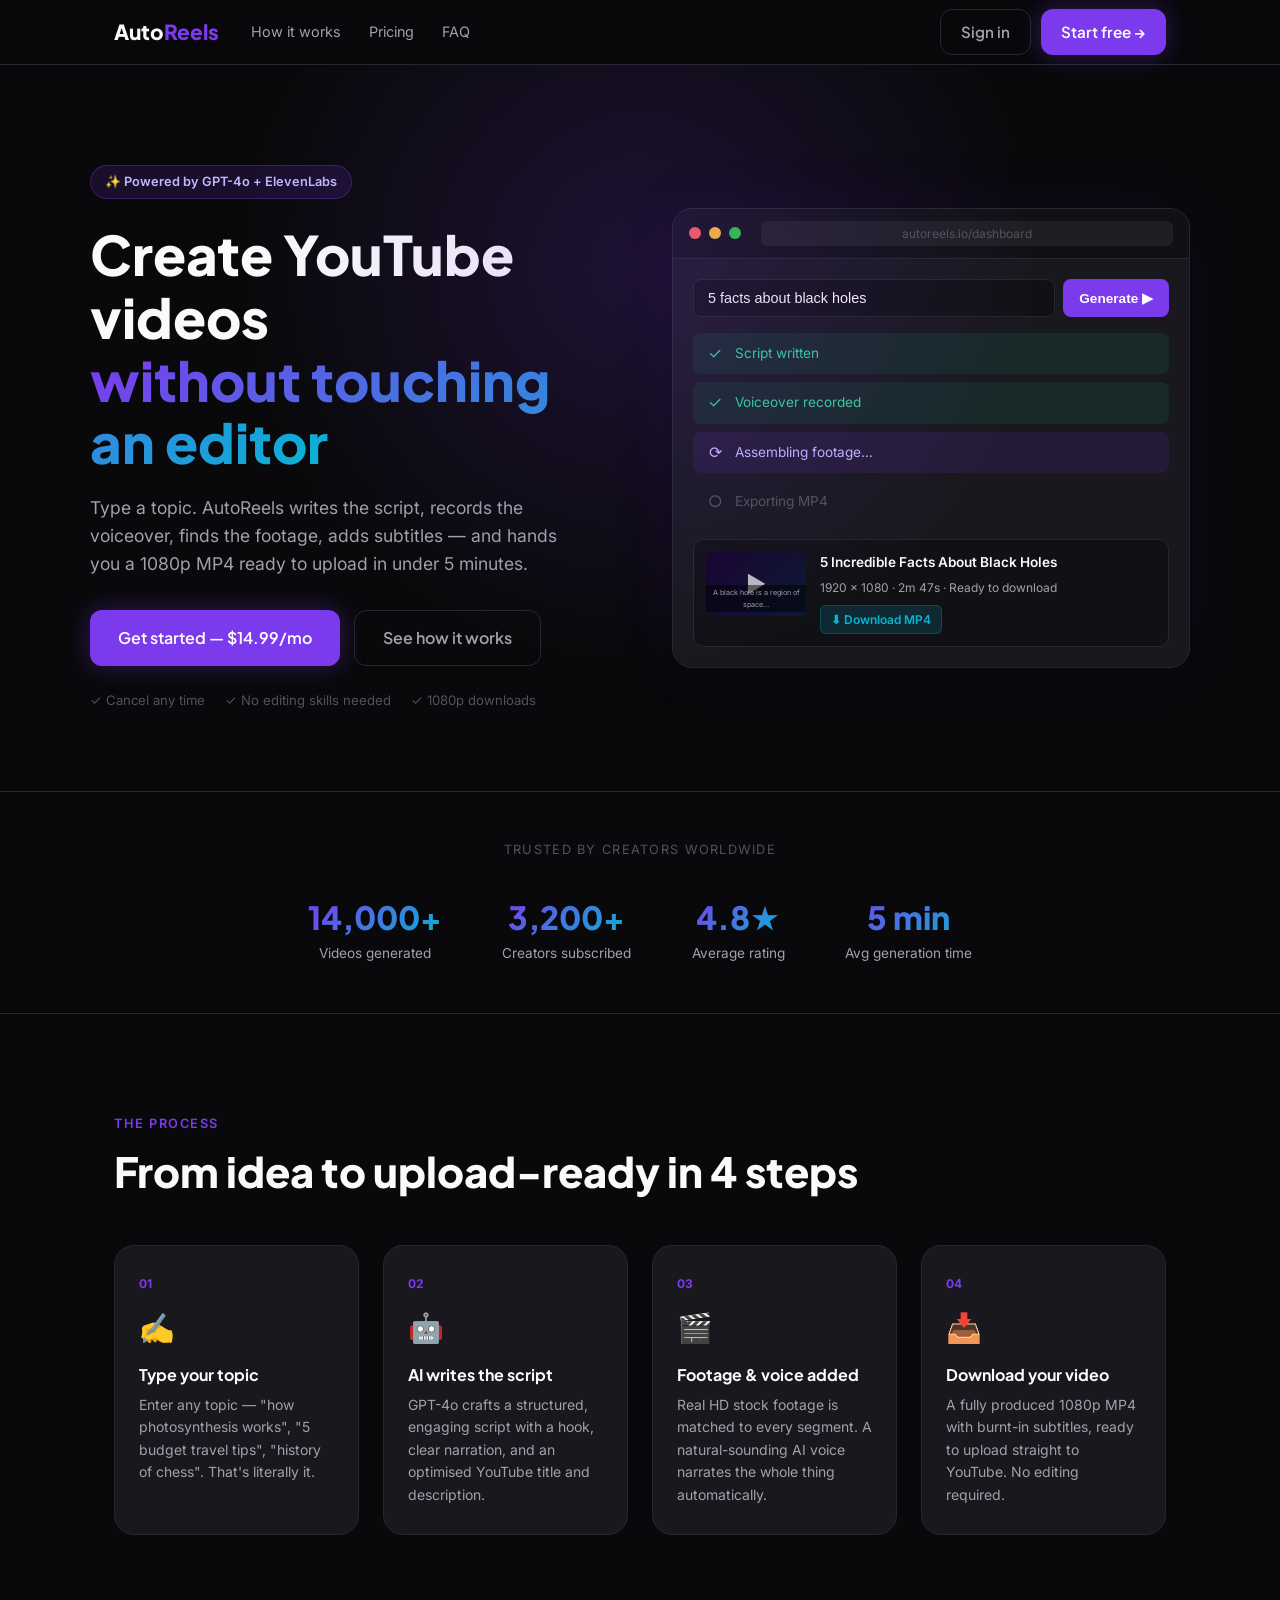
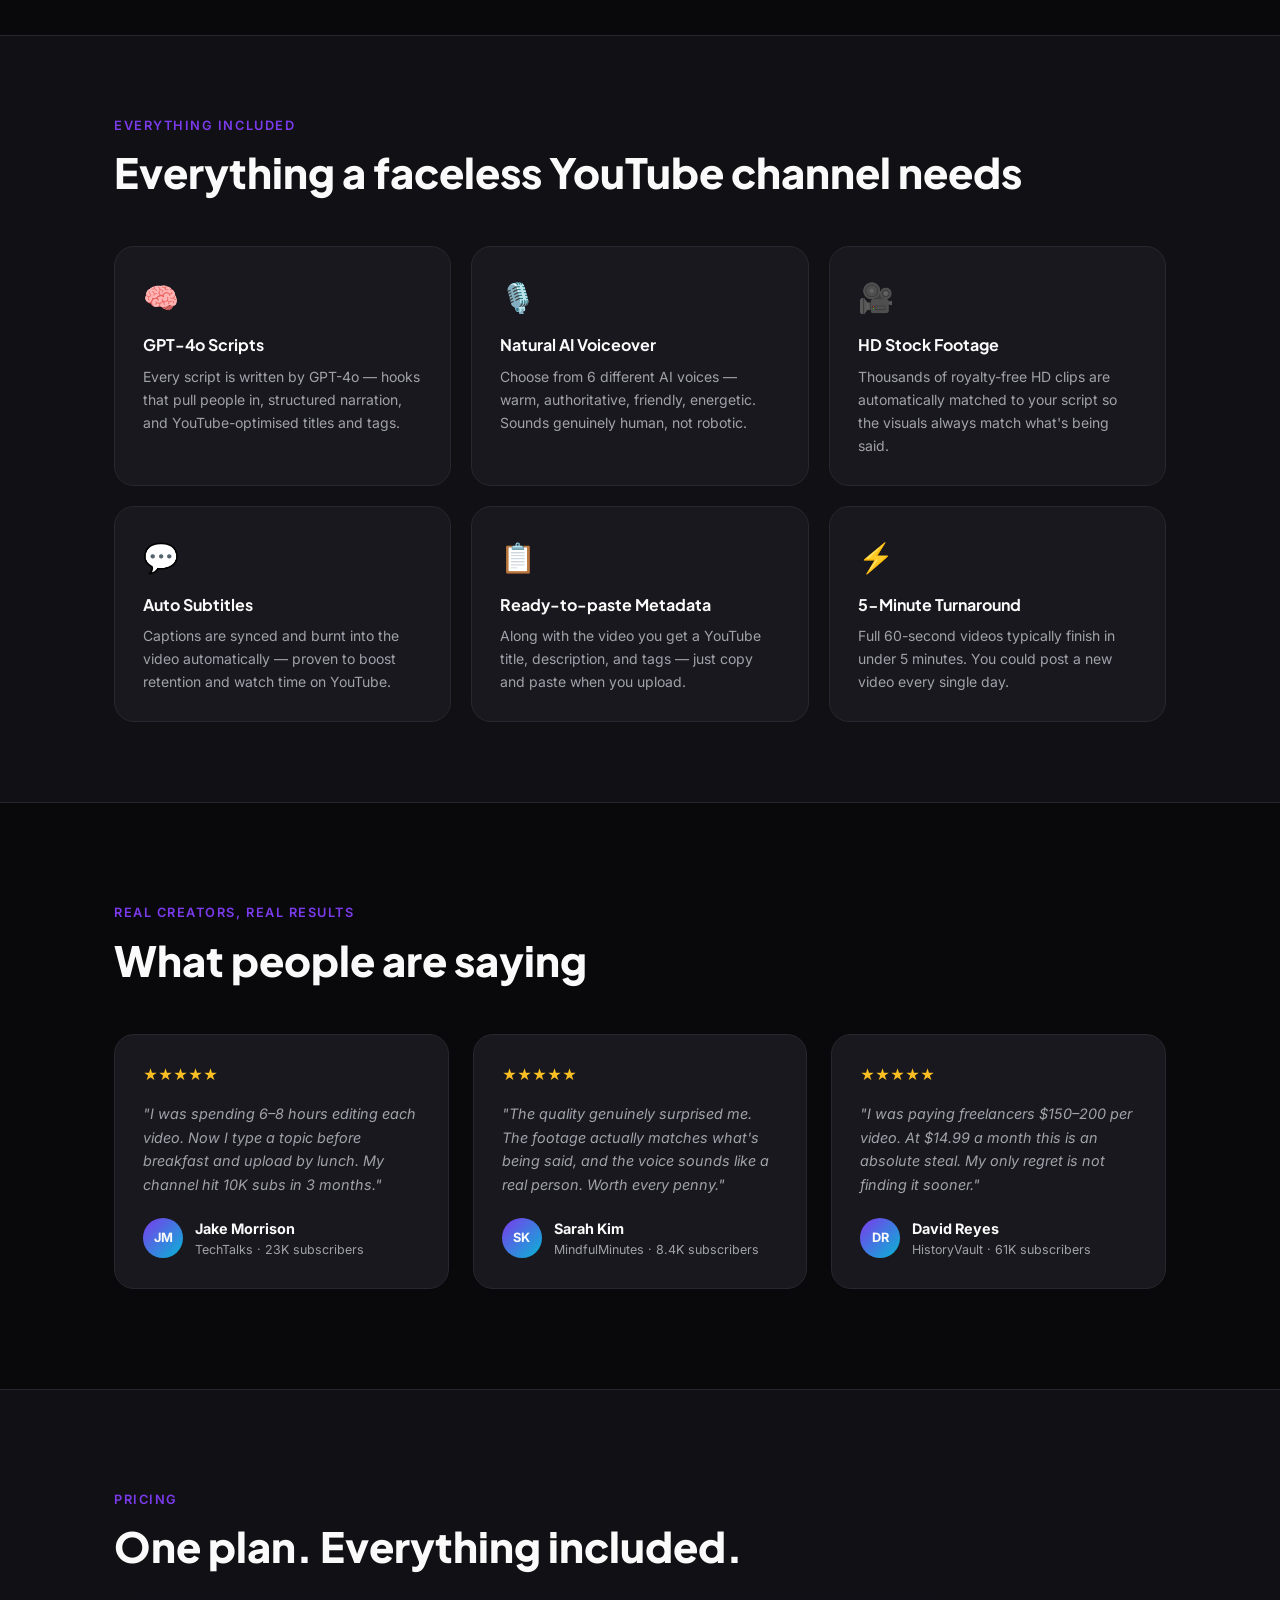
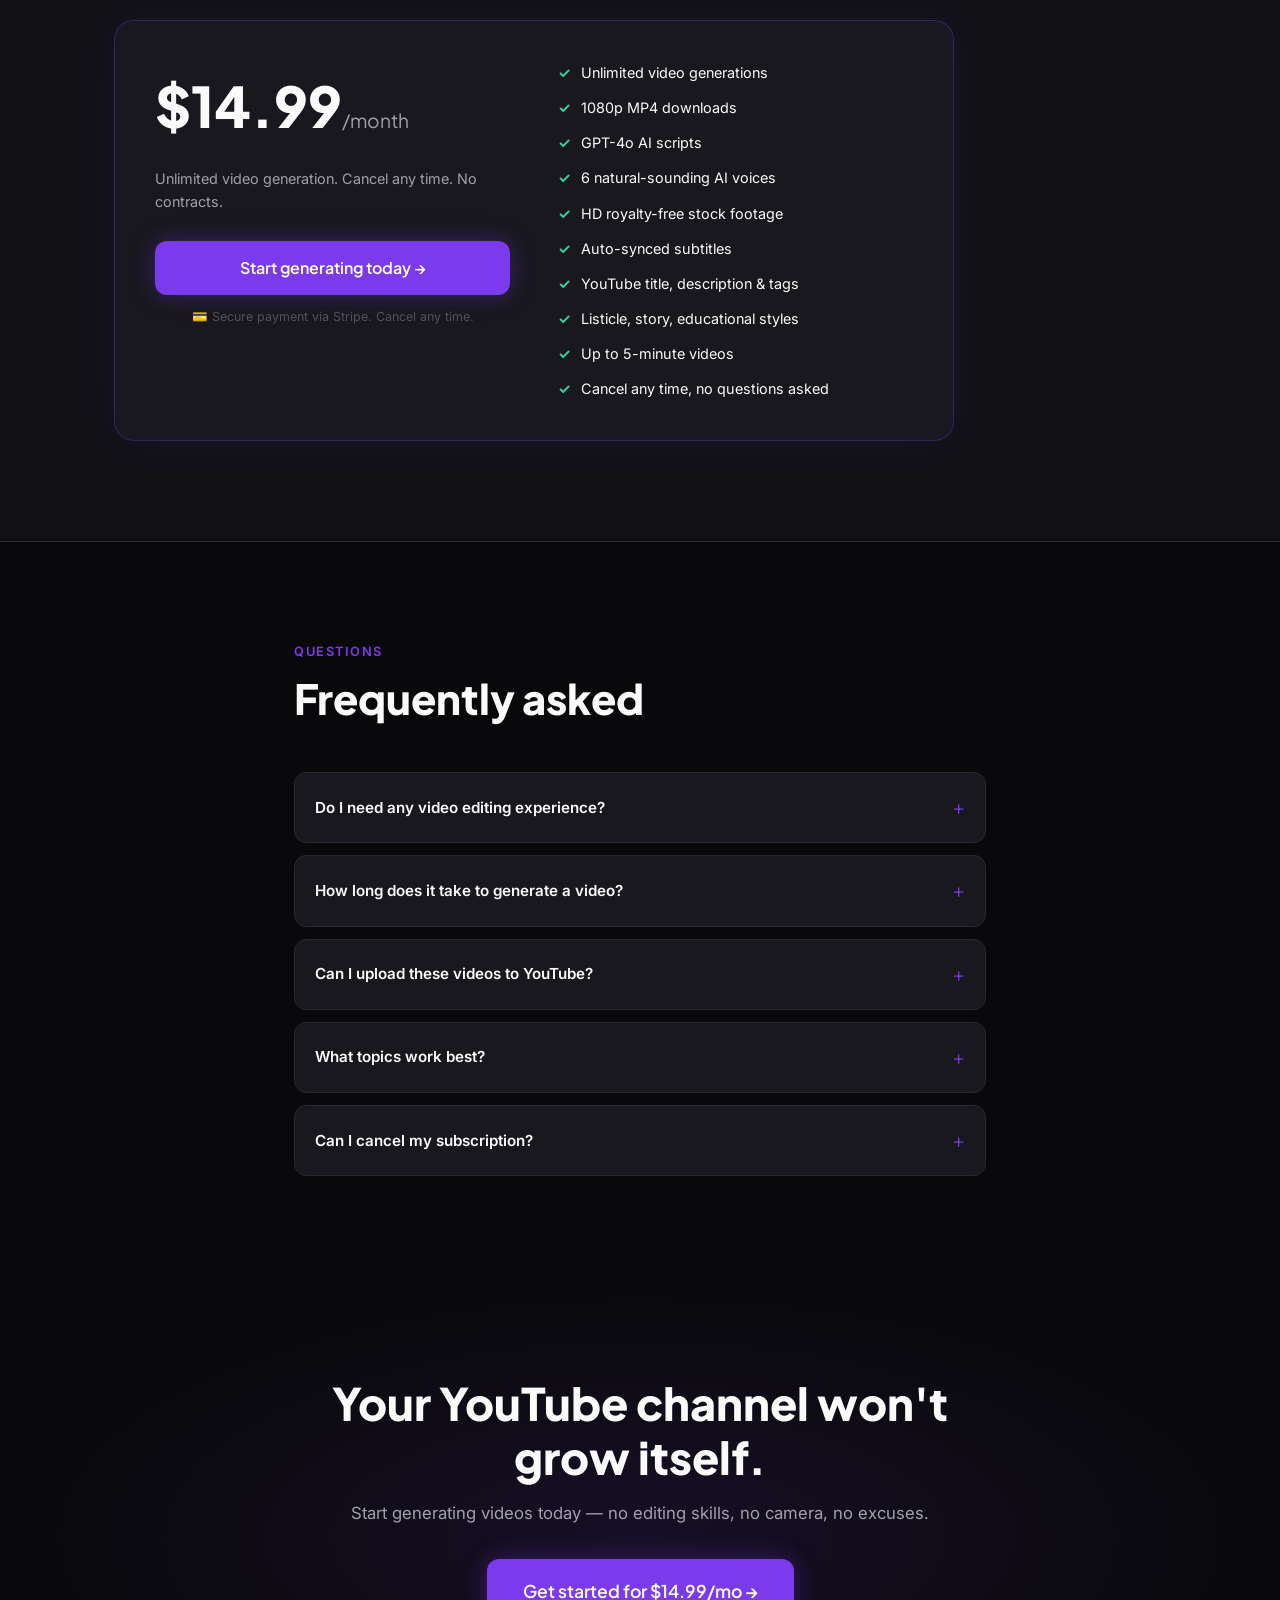
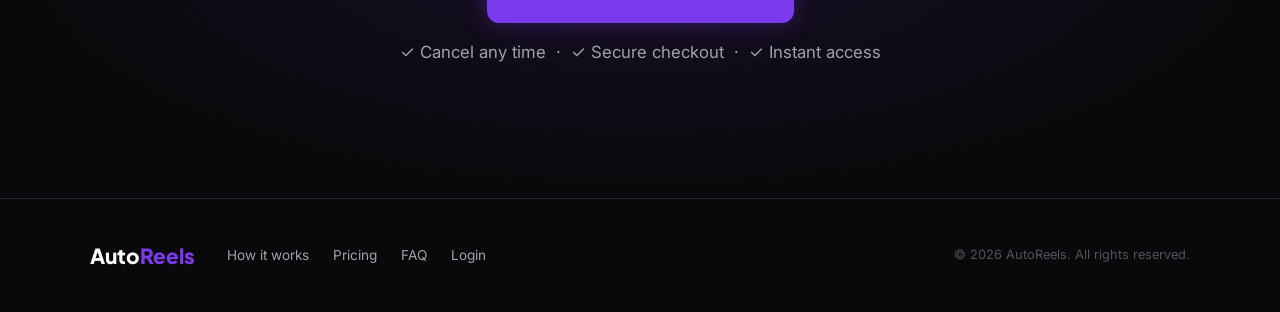
==== website/frontend/index.html @ ded971e3 "Add files via upload" ====
<!DOCTYPE html>
<html lang="en">
<head>
  <meta charset="UTF-8" />
  <meta name="viewport" content="width=device-width, initial-scale=1.0" />
  <title>AutoReels — AI YouTube Videos in Minutes</title>
  <meta name="description" content="Turn any topic into a full YouTube video with AI voiceover, stock footage, and subtitles. No editing skills needed." />
  <link rel="preconnect" href="https://fonts.googleapis.com" />
  <link href="https://fonts.googleapis.com/css2?family=Plus+Jakarta+Sans:wght@400;500;600;700;800&family=Inter:wght@300;400;500;600&display=swap" rel="stylesheet" />
  <link rel="stylesheet" href="style.css" />
</head>
<body>

  <!-- NAV -->
  <nav class="nav">
    <div class="nav__inner">
      <a href="/" class="nav__logo">Auto<span>Reels</span></a>
      <div class="nav__links">
        <a href="#how">How it works</a>
        <a href="#pricing">Pricing</a>
        <a href="#faq">FAQ</a>
      </div>
      <div class="nav__cta">
        <a href="login.html" class="btn btn--ghost">Sign in</a>
        <a href="login.html?signup=true" class="btn btn--primary">Start free →</a>
      </div>
    </div>
  </nav>

  <!-- HERO -->
  <section class="hero">
    <div class="hero__glow"></div>
    <div class="hero__inner">
      <div class="hero__text">
        <div class="badge">✨ Powered by GPT-4o + ElevenLabs</div>
        <h1 class="hero__title">
          Create YouTube videos<br />
          <span class="grad">without touching an editor</span>
        </h1>
        <p class="hero__sub">
          Type a topic. AutoReels writes the script, records the voiceover,
          finds the footage, adds subtitles — and hands you a 1080p MP4 ready
          to upload in under 5 minutes.
        </p>
        <div class="hero__actions">
          <a href="login.html?signup=true" class="btn btn--primary btn--lg">
            Get started — $14.99/mo
          </a>
          <a href="#how" class="btn btn--ghost btn--lg">See how it works</a>
        </div>
        <p class="hero__trust">
          <span>✓ Cancel any time</span>
          <span>✓ No editing skills needed</span>
          <span>✓ 1080p downloads</span>
        </p>
      </div>

      <!-- Animated mockup -->
      <div class="hero__visual">
        <div class="mockup">
          <div class="mockup__bar">
            <span class="dot dot--red"></span>
            <span class="dot dot--yellow"></span>
            <span class="dot dot--green"></span>
            <span class="mockup__url">autoreels.io/dashboard</span>
          </div>
          <div class="mockup__body">
            <div class="mockup__input-row">
              <input class="mockup__input" value="5 facts about black holes" readonly />
              <button class="mockup__btn">Generate ▶</button>
            </div>
            <div class="mockup__progress">
              <div class="progress__step progress__step--done">
                <span class="progress__icon">✓</span> Script written
              </div>
              <div class="progress__step progress__step--done">
                <span class="progress__icon">✓</span> Voiceover recorded
              </div>
              <div class="progress__step progress__step--active">
                <span class="progress__icon progress__icon--spin">⟳</span> Assembling footage…
              </div>
              <div class="progress__step progress__step--waiting">
                <span class="progress__icon">○</span> Exporting MP4
              </div>
            </div>
            <div class="mockup__preview">
              <div class="preview__thumb">
                <div class="preview__play">▶</div>
                <div class="preview__sub">A black hole is a region of space…</div>
              </div>
              <div class="preview__meta">
                <div class="preview__title">5 Incredible Facts About Black Holes</div>
                <div class="preview__info">1920 × 1080 · 2m 47s · Ready to download</div>
                <a class="preview__dl">⬇ Download MP4</a>
              </div>
            </div>
          </div>
        </div>
      </div>
    </div>
  </section>

  <!-- SOCIAL PROOF -->
  <section class="proof">
    <p class="proof__label">Trusted by creators worldwide</p>
    <div class="proof__stats">
      <div class="proof__stat"><span>14,000+</span>Videos generated</div>
      <div class="proof__stat"><span>3,200+</span>Creators subscribed</div>
      <div class="proof__stat"><span>4.8★</span>Average rating</div>
      <div class="proof__stat"><span>5 min</span>Avg generation time</div>
    </div>
  </section>

  <!-- HOW IT WORKS -->
  <section class="how" id="how">
    <div class="section-inner">
      <p class="eyebrow">The process</p>
      <h2 class="section-title">From idea to upload-ready in 4 steps</h2>
      <div class="steps">
        <div class="step">
          <div class="step__num">01</div>
          <div class="step__icon">✍️</div>
          <h3>Type your topic</h3>
          <p>Enter any topic — "how photosynthesis works", "5 budget travel tips", "history of chess". That's literally it.</p>
        </div>
        <div class="step">
          <div class="step__num">02</div>
          <div class="step__icon">🤖</div>
          <h3>AI writes the script</h3>
          <p>GPT-4o crafts a structured, engaging script with a hook, clear narration, and an optimised YouTube title and description.</p>
        </div>
        <div class="step">
          <div class="step__num">03</div>
          <div class="step__icon">🎬</div>
          <h3>Footage & voice added</h3>
          <p>Real HD stock footage is matched to every segment. A natural-sounding AI voice narrates the whole thing automatically.</p>
        </div>
        <div class="step">
          <div class="step__num">04</div>
          <div class="step__icon">📥</div>
          <h3>Download your video</h3>
          <p>A fully produced 1080p MP4 with burnt-in subtitles, ready to upload straight to YouTube. No editing required.</p>
        </div>
      </div>
    </div>
  </section>

  <!-- FEATURES -->
  <section class="features">
    <div class="section-inner">
      <p class="eyebrow">Everything included</p>
      <h2 class="section-title">Everything a faceless YouTube channel needs</h2>
      <div class="features__grid">
        <div class="feature-card">
          <div class="feature-card__icon">🧠</div>
          <h3>GPT-4o Scripts</h3>
          <p>Every script is written by GPT-4o — hooks that pull people in, structured narration, and YouTube-optimised titles and tags.</p>
        </div>
        <div class="feature-card">
          <div class="feature-card__icon">🎙️</div>
          <h3>Natural AI Voiceover</h3>
          <p>Choose from 6 different AI voices — warm, authoritative, friendly, energetic. Sounds genuinely human, not robotic.</p>
        </div>
        <div class="feature-card">
          <div class="feature-card__icon">🎥</div>
          <h3>HD Stock Footage</h3>
          <p>Thousands of royalty-free HD clips are automatically matched to your script so the visuals always match what's being said.</p>
        </div>
        <div class="feature-card">
          <div class="feature-card__icon">💬</div>
          <h3>Auto Subtitles</h3>
          <p>Captions are synced and burnt into the video automatically — proven to boost retention and watch time on YouTube.</p>
        </div>
        <div class="feature-card">
          <div class="feature-card__icon">📋</div>
          <h3>Ready-to-paste Metadata</h3>
          <p>Along with the video you get a YouTube title, description, and tags — just copy and paste when you upload.</p>
        </div>
        <div class="feature-card">
          <div class="feature-card__icon">⚡</div>
          <h3>5-Minute Turnaround</h3>
          <p>Full 60-second videos typically finish in under 5 minutes. You could post a new video every single day.</p>
        </div>
      </div>
    </div>
  </section>

  <!-- TESTIMONIALS -->
  <section class="testimonials">
    <div class="section-inner">
      <p class="eyebrow">Real creators, real results</p>
      <h2 class="section-title">What people are saying</h2>
      <div class="testi__grid">
        <div class="testi-card">
          <div class="testi-card__stars">★★★★★</div>
          <p>"I was spending 6–8 hours editing each video. Now I type a topic before breakfast and upload by lunch. My channel hit 10K subs in 3 months."</p>
          <div class="testi-card__author">
            <div class="testi-card__avatar">JM</div>
            <div>
              <strong>Jake Morrison</strong>
              <span>TechTalks · 23K subscribers</span>
            </div>
          </div>
        </div>
        <div class="testi-card">
          <div class="testi-card__stars">★★★★★</div>
          <p>"The quality genuinely surprised me. The footage actually matches what's being said, and the voice sounds like a real person. Worth every penny."</p>
          <div class="testi-card__author">
            <div class="testi-card__avatar">SK</div>
            <div>
              <strong>Sarah Kim</strong>
              <span>MindfulMinutes · 8.4K subscribers</span>
            </div>
          </div>
        </div>
        <div class="testi-card">
          <div class="testi-card__stars">★★★★★</div>
          <p>"I was paying freelancers $150–200 per video. At $14.99 a month this is an absolute steal. My only regret is not finding it sooner."</p>
          <div class="testi-card__author">
            <div class="testi-card__avatar">DR</div>
            <div>
              <strong>David Reyes</strong>
              <span>HistoryVault · 61K subscribers</span>
            </div>
          </div>
        </div>
      </div>
    </div>
  </section>

  <!-- PRICING -->
  <section class="pricing" id="pricing">
    <div class="section-inner">
      <p class="eyebrow">Pricing</p>
      <h2 class="section-title">One plan. Everything included.</h2>
      <div class="pricing__card">
        <div class="pricing__left">
          <div class="pricing__amount">$14.99<span>/month</span></div>
          <p class="pricing__desc">Unlimited video generation. Cancel any time. No contracts.</p>
          <a href="login.html?signup=true" class="btn btn--primary btn--lg btn--full">
            Start generating today →
          </a>
          <p class="pricing__note">💳 Secure payment via Stripe. Cancel any time.</p>
        </div>
        <div class="pricing__right">
          <ul class="pricing__features">
            <li><span class="check">✓</span> Unlimited video generations</li>
            <li><span class="check">✓</span> 1080p MP4 downloads</li>
            <li><span class="check">✓</span> GPT-4o AI scripts</li>
            <li><span class="check">✓</span> 6 natural-sounding AI voices</li>
            <li><span class="check">✓</span> HD royalty-free stock footage</li>
            <li><span class="check">✓</span> Auto-synced subtitles</li>
            <li><span class="check">✓</span> YouTube title, description & tags</li>
            <li><span class="check">✓</span> Listicle, story, educational styles</li>
            <li><span class="check">✓</span> Up to 5-minute videos</li>
            <li><span class="check">✓</span> Cancel any time, no questions asked</li>
          </ul>
        </div>
      </div>
    </div>
  </section>

  <!-- FAQ -->
  <section class="faq" id="faq">
    <div class="section-inner section-inner--narrow">
      <p class="eyebrow">Questions</p>
      <h2 class="section-title">Frequently asked</h2>
      <div class="faq__list">
        <details class="faq__item">
          <summary>Do I need any video editing experience?</summary>
          <p>None at all. You type a topic, click generate, and download your finished video. AutoReels handles the script, voice, footage, editing, and subtitles for you.</p>
        </details>
        <details class="faq__item">
          <summary>How long does it take to generate a video?</summary>
          <p>Most 60-second videos are ready in 3–5 minutes. Longer videos (up to 5 minutes) take around 10–15 minutes depending on server load.</p>
        </details>
        <details class="faq__item">
          <summary>Can I upload these videos to YouTube?</summary>
          <p>Yes. All stock footage is royalty-free and safe to monetise. You also get a ready-to-paste title, description, and tags for each video.</p>
        </details>
        <details class="faq__item">
          <summary>What topics work best?</summary>
          <p>Listicles ("5 facts about…"), educational explainers, history topics, life tips, science, and finance all perform very well. Basically anything that suits a faceless YouTube channel.</p>
        </details>
        <details class="faq__item">
          <summary>Can I cancel my subscription?</summary>
          <p>Yes, at any time from your account settings. You'll keep access until the end of your billing period with no charges after that.</p>
        </details>
      </div>
    </div>
  </section>

  <!-- FINAL CTA -->
  <section class="cta-section">
    <div class="cta-section__inner">
      <h2>Your YouTube channel won't grow itself.</h2>
      <p>Start generating videos today — no editing skills, no camera, no excuses.</p>
      <a href="login.html?signup=true" class="btn btn--primary btn--xl">
        Get started for $14.99/mo →
      </a>
      <p class="cta-section__trust">✓ Cancel any time &nbsp;·&nbsp; ✓ Secure checkout &nbsp;·&nbsp; ✓ Instant access</p>
    </div>
  </section>

  <!-- FOOTER -->
  <footer class="footer">
    <div class="footer__inner">
      <a href="/" class="nav__logo">Auto<span>Reels</span></a>
      <div class="footer__links">
        <a href="#how">How it works</a>
        <a href="#pricing">Pricing</a>
        <a href="#faq">FAQ</a>
        <a href="login.html">Login</a>
      </div>
      <p class="footer__copy">© 2026 AutoReels. All rights reserved.</p>
    </div>
  </footer>

</body>
</html>
---- website/frontend/style.css ----
/* ── Reset & base ──────────────────────────────────────────── */
*, *::before, *::after { box-sizing: border-box; margin: 0; padding: 0; }

:root {
  --bg:        #09090B;
  --surface:   #111115;
  --card:      #18181E;
  --border:    #27272F;
  --primary:   #7C3AED;
  --primary-h: #6D28D9;
  --accent:    #06B6D4;
  --text:      #FAFAFA;
  --muted:     #A1A1AA;
  --faint:     #52525B;
  --radius:    12px;
  --radius-lg: 20px;
  --shadow:    0 4px 32px rgba(0,0,0,.5);
}

html { scroll-behavior: smooth; }

body {
  font-family: 'Inter', sans-serif;
  background: var(--bg);
  color: var(--text);
  line-height: 1.6;
  -webkit-font-smoothing: antialiased;
}

h1,h2,h3 { font-family: 'Plus Jakarta Sans', sans-serif; line-height: 1.2; }
a { text-decoration: none; color: inherit; }
img { display: block; max-width: 100%; }

/* ── Buttons ──────────────────────────────────────────────── */
.btn {
  display: inline-flex;
  align-items: center;
  gap: 6px;
  padding: 10px 20px;
  border-radius: var(--radius);
  font-family: 'Plus Jakarta Sans', sans-serif;
  font-weight: 600;
  font-size: .95rem;
  cursor: pointer;
  transition: all .18s ease;
  border: none;
  white-space: nowrap;
}
.btn--primary {
  background: var(--primary);
  color: #fff;
  box-shadow: 0 0 24px rgba(124,58,237,.35);
}
.btn--primary:hover { background: var(--primary-h); box-shadow: 0 0 32px rgba(124,58,237,.5); transform: translateY(-1px); }
.btn--ghost {
  background: transparent;
  color: var(--muted);
  border: 1px solid var(--border);
}
.btn--ghost:hover { color: var(--text); border-color: var(--faint); }
.btn--lg  { padding: 14px 28px; font-size: 1rem; }
.btn--xl  { padding: 18px 36px; font-size: 1.1rem; }
.btn--full { width: 100%; justify-content: center; }

/* ── Shared layout ────────────────────────────────────────── */
.section-inner        { max-width: 1100px; margin: 0 auto; padding: 0 24px; }
.section-inner--narrow{ max-width: 740px; }
.eyebrow {
  font-size: .8rem;
  font-weight: 600;
  letter-spacing: .12em;
  text-transform: uppercase;
  color: var(--primary);
  margin-bottom: 12px;
}
.section-title {
  font-size: clamp(1.8rem, 4vw, 2.6rem);
  font-weight: 800;
  margin-bottom: 48px;
  color: var(--text);
}
.grad {
  background: linear-gradient(135deg, var(--primary), var(--accent));
  -webkit-background-clip: text;
  -webkit-text-fill-color: transparent;
  background-clip: text;
}
.badge {
  display: inline-block;
  background: rgba(124,58,237,.15);
  border: 1px solid rgba(124,58,237,.3);
  color: #C4B5FD;
  font-size: .8rem;
  font-weight: 600;
  padding: 6px 14px;
  border-radius: 999px;
  margin-bottom: 24px;
}

/* ── Nav ──────────────────────────────────────────────────── */
.nav {
  position: sticky;
  top: 0;
  z-index: 100;
  background: rgba(9,9,11,.85);
  backdrop-filter: blur(16px);
  border-bottom: 1px solid var(--border);
}
.nav__inner {
  max-width: 1100px;
  margin: 0 auto;
  padding: 0 24px;
  height: 64px;
  display: flex;
  align-items: center;
  gap: 32px;
}
.nav__logo {
  font-family: 'Plus Jakarta Sans', sans-serif;
  font-size: 1.3rem;
  font-weight: 800;
  color: var(--text);
  flex-shrink: 0;
}
.nav__logo span { color: var(--primary); }
.nav__links {
  display: flex;
  gap: 28px;
  flex: 1;
}
.nav__links a {
  font-size: .9rem;
  color: var(--muted);
  transition: color .15s;
}
.nav__links a:hover { color: var(--text); }
.nav__cta { display: flex; gap: 10px; margin-left: auto; }

/* ── Hero ─────────────────────────────────────────────────── */
.hero {
  position: relative;
  overflow: hidden;
  padding: 100px 24px 80px;
}
.hero__glow {
  position: absolute;
  top: -200px;
  left: 50%;
  transform: translateX(-50%);
  width: 800px;
  height: 800px;
  background: radial-gradient(circle, rgba(124,58,237,.18) 0%, transparent 70%);
  pointer-events: none;
}
.hero__inner {
  max-width: 1100px;
  margin: 0 auto;
  display: grid;
  grid-template-columns: 1fr 1fr;
  gap: 64px;
  align-items: center;
}
.hero__title {
  font-size: clamp(2.2rem, 5vw, 3.4rem);
  font-weight: 800;
  margin-bottom: 20px;
  line-height: 1.15;
}
.hero__sub {
  font-size: 1.1rem;
  color: var(--muted);
  margin-bottom: 32px;
  max-width: 480px;
}
.hero__actions { display: flex; gap: 14px; flex-wrap: wrap; margin-bottom: 24px; }
.hero__trust {
  display: flex;
  gap: 20px;
  font-size: .82rem;
  color: var(--faint);
  flex-wrap: wrap;
}

/* ── Mockup ───────────────────────────────────────────────── */
.mockup {
  background: var(--card);
  border: 1px solid var(--border);
  border-radius: var(--radius-lg);
  overflow: hidden;
  box-shadow: var(--shadow), 0 0 60px rgba(124,58,237,.1);
}
.mockup__bar {
  background: var(--surface);
  border-bottom: 1px solid var(--border);
  padding: 12px 16px;
  display: flex;
  align-items: center;
  gap: 8px;
}
.dot { width: 12px; height: 12px; border-radius: 50%; display: inline-block; }
.dot--red    { background: #FF5F57; }
.dot--yellow { background: #FEBC2E; }
.dot--green  { background: #28C840; }
.mockup__url {
  margin-left: 12px;
  background: rgba(255,255,255,.06);
  border-radius: 6px;
  padding: 3px 12px;
  font-size: .75rem;
  color: var(--faint);
  flex: 1;
  text-align: center;
}
.mockup__body { padding: 20px; display: flex; flex-direction: column; gap: 16px; }
.mockup__input-row { display: flex; gap: 8px; }
.mockup__input {
  flex: 1;
  background: var(--surface);
  border: 1px solid var(--border);
  border-radius: 8px;
  padding: 10px 14px;
  color: var(--text);
  font-size: .9rem;
  outline: none;
}
.mockup__btn {
  background: var(--primary);
  color: #fff;
  border: none;
  border-radius: 8px;
  padding: 10px 16px;
  font-size: .85rem;
  font-weight: 700;
  cursor: pointer;
  white-space: nowrap;
}
.mockup__progress { display: flex; flex-direction: column; gap: 8px; }
.progress__step {
  display: flex;
  align-items: center;
  gap: 10px;
  font-size: .85rem;
  padding: 8px 12px;
  border-radius: 8px;
}
.progress__step--done   { background: rgba(16,185,129,.1); color: #34D399; }
.progress__step--active { background: rgba(124,58,237,.12); color: #C4B5FD; }
.progress__step--waiting{ color: var(--faint); }
.progress__icon { font-size: 1rem; width: 20px; text-align: center; }
.progress__icon--spin { display: inline-block; animation: spin 1.2s linear infinite; }
@keyframes spin { to { transform: rotate(360deg); } }

.mockup__preview {
  display: flex;
  gap: 14px;
  background: var(--surface);
  border-radius: 10px;
  padding: 12px;
  border: 1px solid var(--border);
}
.preview__thumb {
  width: 100px;
  height: 64px;
  background: linear-gradient(135deg, #1a0533, #0c1a33);
  border-radius: 6px;
  flex-shrink: 0;
  display: flex;
  flex-direction: column;
  align-items: center;
  justify-content: center;
  position: relative;
  overflow: hidden;
}
.preview__play {
  font-size: 1.4rem;
  color: rgba(255,255,255,.7);
}
.preview__sub {
  position: absolute;
  bottom: 4px;
  left: 0; right: 0;
  font-size: .45rem;
  text-align: center;
  color: rgba(255,255,255,.6);
  background: rgba(0,0,0,.5);
  padding: 2px;
}
.preview__meta { flex: 1; }
.preview__title { font-size: .85rem; font-weight: 600; margin-bottom: 4px; }
.preview__info  { font-size: .75rem; color: var(--muted); margin-bottom: 8px; }
.preview__dl {
  display: inline-block;
  background: rgba(6,182,212,.15);
  color: var(--accent);
  border: 1px solid rgba(6,182,212,.25);
  border-radius: 6px;
  padding: 4px 10px;
  font-size: .75rem;
  font-weight: 600;
  cursor: pointer;
}

/* ── Social proof ─────────────────────────────────────────── */
.proof {
  border-top: 1px solid var(--border);
  border-bottom: 1px solid var(--border);
  padding: 48px 24px;
  text-align: center;
}
.proof__label {
  font-size: .8rem;
  color: var(--faint);
  text-transform: uppercase;
  letter-spacing: .1em;
  margin-bottom: 32px;
}
.proof__stats {
  max-width: 700px;
  margin: 0 auto;
  display: flex;
  justify-content: space-around;
  gap: 24px;
  flex-wrap: wrap;
}
.proof__stat { text-align: center; }
.proof__stat span {
  display: block;
  font-family: 'Plus Jakarta Sans', sans-serif;
  font-size: 2rem;
  font-weight: 800;
  background: linear-gradient(135deg, var(--primary), var(--accent));
  -webkit-background-clip: text;
  -webkit-text-fill-color: transparent;
  background-clip: text;
}
.proof__stat { font-size: .85rem; color: var(--muted); }

/* ── Steps ────────────────────────────────────────────────── */
.how { padding: 100px 24px; }
.steps {
  display: grid;
  grid-template-columns: repeat(4, 1fr);
  gap: 24px;
}
.step {
  background: var(--card);
  border: 1px solid var(--border);
  border-radius: var(--radius-lg);
  padding: 28px 24px;
  transition: border-color .2s, transform .2s;
}
.step:hover { border-color: rgba(124,58,237,.4); transform: translateY(-4px); }
.step__num  { font-size: .75rem; color: var(--primary); font-weight: 700; margin-bottom: 12px; }
.step__icon { font-size: 1.8rem; margin-bottom: 14px; }
.step h3    { font-size: 1rem; font-weight: 700; margin-bottom: 10px; }
.step p     { font-size: .875rem; color: var(--muted); line-height: 1.6; }

/* ── Features ─────────────────────────────────────────────── */
.features {
  padding: 80px 24px;
  background: var(--surface);
  border-top: 1px solid var(--border);
  border-bottom: 1px solid var(--border);
}
.features__grid {
  display: grid;
  grid-template-columns: repeat(3, 1fr);
  gap: 20px;
}
.feature-card {
  background: var(--card);
  border: 1px solid var(--border);
  border-radius: var(--radius-lg);
  padding: 28px;
  transition: border-color .2s;
}
.feature-card:hover { border-color: rgba(124,58,237,.35); }
.feature-card__icon { font-size: 1.8rem; margin-bottom: 14px; }
.feature-card h3 { font-size: 1rem; font-weight: 700; margin-bottom: 10px; }
.feature-card p  { font-size: .875rem; color: var(--muted); line-height: 1.65; }

/* ── Testimonials ─────────────────────────────────────────── */
.testimonials { padding: 100px 24px; }
.testi__grid {
  display: grid;
  grid-template-columns: repeat(3, 1fr);
  gap: 24px;
}
.testi-card {
  background: var(--card);
  border: 1px solid var(--border);
  border-radius: var(--radius-lg);
  padding: 28px;
}
.testi-card__stars { color: #FBBF24; font-size: .9rem; margin-bottom: 16px; }
.testi-card p { font-size: .9rem; color: var(--muted); line-height: 1.65; margin-bottom: 20px; font-style: italic; }
.testi-card__author { display: flex; align-items: center; gap: 12px; }
.testi-card__avatar {
  width: 40px; height: 40px;
  border-radius: 50%;
  background: linear-gradient(135deg, var(--primary), var(--accent));
  display: flex;
  align-items: center;
  justify-content: center;
  font-size: .8rem;
  font-weight: 700;
  flex-shrink: 0;
}
.testi-card__author strong { display: block; font-size: .9rem; }
.testi-card__author span  { display: block; font-size: .78rem; color: var(--muted); }

/* ── Pricing ──────────────────────────────────────────────── */
.pricing {
  padding: 100px 24px;
  background: var(--surface);
  border-top: 1px solid var(--border);
  border-bottom: 1px solid var(--border);
}
.pricing__card {
  background: var(--card);
  border: 1px solid rgba(124,58,237,.3);
  border-radius: var(--radius-lg);
  padding: 40px;
  display: grid;
  grid-template-columns: 1fr 1fr;
  gap: 48px;
  box-shadow: 0 0 48px rgba(124,58,237,.08);
  max-width: 840px;
}
.pricing__amount {
  font-family: 'Plus Jakarta Sans', sans-serif;
  font-size: 3.5rem;
  font-weight: 800;
  color: var(--text);
  margin-bottom: 16px;
}
.pricing__amount span { font-size: 1.2rem; color: var(--muted); font-weight: 400; }
.pricing__desc { font-size: .9rem; color: var(--muted); margin-bottom: 28px; }
.pricing__note { font-size: .78rem; color: var(--faint); margin-top: 12px; text-align: center; }
.pricing__features { list-style: none; display: flex; flex-direction: column; gap: 12px; }
.pricing__features li { font-size: .9rem; display: flex; align-items: center; gap: 10px; }
.check { color: #34D399; font-weight: 700; }

/* ── FAQ ──────────────────────────────────────────────────── */
.faq { padding: 100px 24px; }
.faq__list { display: flex; flex-direction: column; gap: 12px; }
.faq__item {
  background: var(--card);
  border: 1px solid var(--border);
  border-radius: var(--radius);
  overflow: hidden;
}
.faq__item summary {
  padding: 18px 20px;
  font-weight: 600;
  font-size: .95rem;
  cursor: pointer;
  list-style: none;
  display: flex;
  justify-content: space-between;
  align-items: center;
  transition: color .15s;
}
.faq__item summary::-webkit-details-marker { display: none; }
.faq__item summary::after { content: '+'; font-size: 1.3rem; color: var(--primary); font-weight: 300; }
.faq__item[open] summary::after { content: '−'; }
.faq__item[open] summary { color: var(--primary); }
.faq__item p {
  padding: 0 20px 18px;
  font-size: .9rem;
  color: var(--muted);
  line-height: 1.7;
}

/* ── Final CTA ────────────────────────────────────────────── */
.cta-section {
  padding: 100px 24px;
  text-align: center;
  position: relative;
  overflow: hidden;
}
.cta-section::before {
  content: '';
  position: absolute;
  inset: 0;
  background: radial-gradient(ellipse at center, rgba(124,58,237,.12) 0%, transparent 70%);
  pointer-events: none;
}
.cta-section__inner { position: relative; max-width: 620px; margin: 0 auto; }
.cta-section h2 {
  font-size: clamp(1.8rem, 4vw, 2.8rem);
  font-weight: 800;
  margin-bottom: 16px;
}
.cta-section p { color: var(--muted); font-size: 1.05rem; margin-bottom: 32px; }
.cta-section__trust { margin-top: 16px; font-size: .82rem; color: var(--faint); }

/* ── Footer ───────────────────────────────────────────────── */
.footer {
  border-top: 1px solid var(--border);
  padding: 40px 24px;
}
.footer__inner {
  max-width: 1100px;
  margin: 0 auto;
  display: flex;
  align-items: center;
  gap: 32px;
  flex-wrap: wrap;
}
.footer__links {
  display: flex;
  gap: 24px;
  flex: 1;
}
.footer__links a { font-size: .85rem; color: var(--muted); }
.footer__links a:hover { color: var(--text); }
.footer__copy { font-size: .8rem; color: var(--faint); margin-left: auto; }

/* ── Auth page ────────────────────────────────────────────── */
.auth-page {
  min-height: 100vh;
  display: flex;
  align-items: center;
  justify-content: center;
  padding: 24px;
  background: var(--bg);
}
.auth-card {
  width: 100%;
  max-width: 420px;
  background: var(--card);
  border: 1px solid var(--border);
  border-radius: var(--radius-lg);
  padding: 40px;
  box-shadow: var(--shadow);
}
.auth-card__logo {
  font-family: 'Plus Jakarta Sans', sans-serif;
  font-size: 1.4rem;
  font-weight: 800;
  margin-bottom: 32px;
  text-align: center;
}
.auth-card__logo span { color: var(--primary); }
.auth-tabs {
  display: flex;
  background: var(--surface);
  border-radius: 8px;
  padding: 4px;
  margin-bottom: 28px;
}
.auth-tab {
  flex: 1;
  padding: 8px;
  text-align: center;
  font-size: .9rem;
  font-weight: 600;
  border-radius: 6px;
  cursor: pointer;
  color: var(--muted);
  transition: all .15s;
}
.auth-tab.active { background: var(--primary); color: #fff; }

.form-group { margin-bottom: 18px; }
.form-label {
  display: block;
  font-size: .85rem;
  font-weight: 600;
  color: var(--muted);
  margin-bottom: 8px;
}
.form-input {
  width: 100%;
  background: var(--surface);
  border: 1px solid var(--border);
  border-radius: 8px;
  padding: 12px 14px;
  color: var(--text);
  font-size: .95rem;
  font-family: 'Inter', sans-serif;
  outline: none;
  transition: border-color .15s;
}
.form-input:focus { border-color: var(--primary); }
.form-input::placeholder { color: var(--faint); }
.form-error {
  background: rgba(239,68,68,.1);
  border: 1px solid rgba(239,68,68,.25);
  color: #FCA5A5;
  border-radius: 8px;
  padding: 10px 14px;
  font-size: .85rem;
  margin-bottom: 16px;
  display: none;
}
.form-error.visible { display: block; }

/* ── Dashboard ────────────────────────────────────────────── */
.dash-layout {
  min-height: 100vh;
  display: flex;
  flex-direction: column;
}
.dash-nav {
  background: var(--surface);
  border-bottom: 1px solid var(--border);
  padding: 0 24px;
  height: 60px;
  display: flex;
  align-items: center;
  gap: 20px;
}
.dash-nav__logo {
  font-family: 'Plus Jakarta Sans', sans-serif;
  font-weight: 800;
  font-size: 1.2rem;
}
.dash-nav__logo span { color: var(--primary); }
.dash-nav__right { margin-left: auto; display: flex; align-items: center; gap: 14px; }
.dash-nav__email { font-size: .85rem; color: var(--muted); }
.dash-body {
  flex: 1;
  max-width: 1000px;
  width: 100%;
  margin: 0 auto;
  padding: 40px 24px;
}
.dash-header { margin-bottom: 32px; }
.dash-header h1 { font-size: 1.6rem; font-weight: 800; margin-bottom: 4px; }
.dash-header p   { color: var(--muted); font-size: .9rem; }

.generate-card {
  background: var(--card);
  border: 1px solid var(--border);
  border-radius: var(--radius-lg);
  padding: 32px;
  margin-bottom: 40px;
}
.generate-card h2 { font-size: 1.1rem; font-weight: 700; margin-bottom: 20px; }
.generate-row { display: flex; gap: 12px; align-items: flex-end; flex-wrap: wrap; }
.generate-row .form-group { flex: 1; min-width: 200px; margin-bottom: 0; }
.generate-options { display: flex; gap: 12px; margin-top: 14px; flex-wrap: wrap; }
.form-select {
  width: 100%;
  background: var(--surface);
  border: 1px solid var(--border);
  border-radius: 8px;
  padding: 11px 14px;
  color: var(--text);
  font-size: .9rem;
  font-family: 'Inter', sans-serif;
  outline: none;
}

.status-banner {
  background: rgba(124,58,237,.1);
  border: 1px solid rgba(124,58,237,.25);
  border-radius: var(--radius);
  padding: 16px 20px;
  margin-bottom: 20px;
  display: none;
  align-items: center;
  gap: 12px;
}
.status-banner.visible { display: flex; }
.status-banner__spinner {
  width: 20px; height: 20px;
  border: 2px solid rgba(124,58,237,.3);
  border-top-color: var(--primary);
  border-radius: 50%;
  animation: spin 1s linear infinite;
  flex-shrink: 0;
}
.status-banner__text { font-size: .9rem; color: #C4B5FD; }

.videos-section h2 { font-size: 1.1rem; font-weight: 700; margin-bottom: 16px; }
.video-list { display: flex; flex-direction: column; gap: 12px; }
.video-item {
  background: var(--card);
  border: 1px solid var(--border);
  border-radius: var(--radius);
  padding: 16px 20px;
  display: flex;
  align-items: center;
  gap: 16px;
}
.video-item__icon { font-size: 1.5rem; }
.video-item__info { flex: 1; }
.video-item__title { font-size: .9rem; font-weight: 600; margin-bottom: 4px; }
.video-item__meta  { font-size: .78rem; color: var(--muted); }
.video-item__status {
  font-size: .75rem;
  font-weight: 600;
  padding: 4px 10px;
  border-radius: 999px;
}
.status--done      { background: rgba(16,185,129,.12); color: #34D399; }
.status--generating{ background: rgba(124,58,237,.12); color: #C4B5FD; }
.status--pending   { background: rgba(255,255,255,.06); color: var(--muted); }
.status--error     { background: rgba(239,68,68,.1);    color: #FCA5A5; }

.video-item__actions { display: flex; gap: 8px; }
.btn--sm { padding: 6px 14px; font-size: .8rem; }

.subscribe-wall {
  text-align: center;
  padding: 60px 24px;
  background: var(--card);
  border: 1px solid rgba(124,58,237,.2);
  border-radius: var(--radius-lg);
  margin-bottom: 40px;
}
.subscribe-wall h2 { font-size: 1.4rem; font-weight: 800; margin-bottom: 12px; }
.subscribe-wall p  { color: var(--muted); margin-bottom: 28px; font-size: .95rem; }
.empty-state { text-align: center; padding: 48px; color: var(--faint); font-size: .9rem; }

/* ── Responsive ───────────────────────────────────────────── */
@media (max-width: 900px) {
  .hero__inner { grid-template-columns: 1fr; }
  .hero__visual { display: none; }
  .steps { grid-template-columns: 1fr 1fr; }
  .features__grid { grid-template-columns: 1fr 1fr; }
  .testi__grid { grid-template-columns: 1fr; }
  .pricing__card { grid-template-columns: 1fr; }
  .nav__links { display: none; }
}
@media (max-width: 600px) {
  .steps { grid-template-columns: 1fr; }
  .features__grid { grid-template-columns: 1fr; }
  .proof__stats { flex-direction: column; gap: 16px; }
}
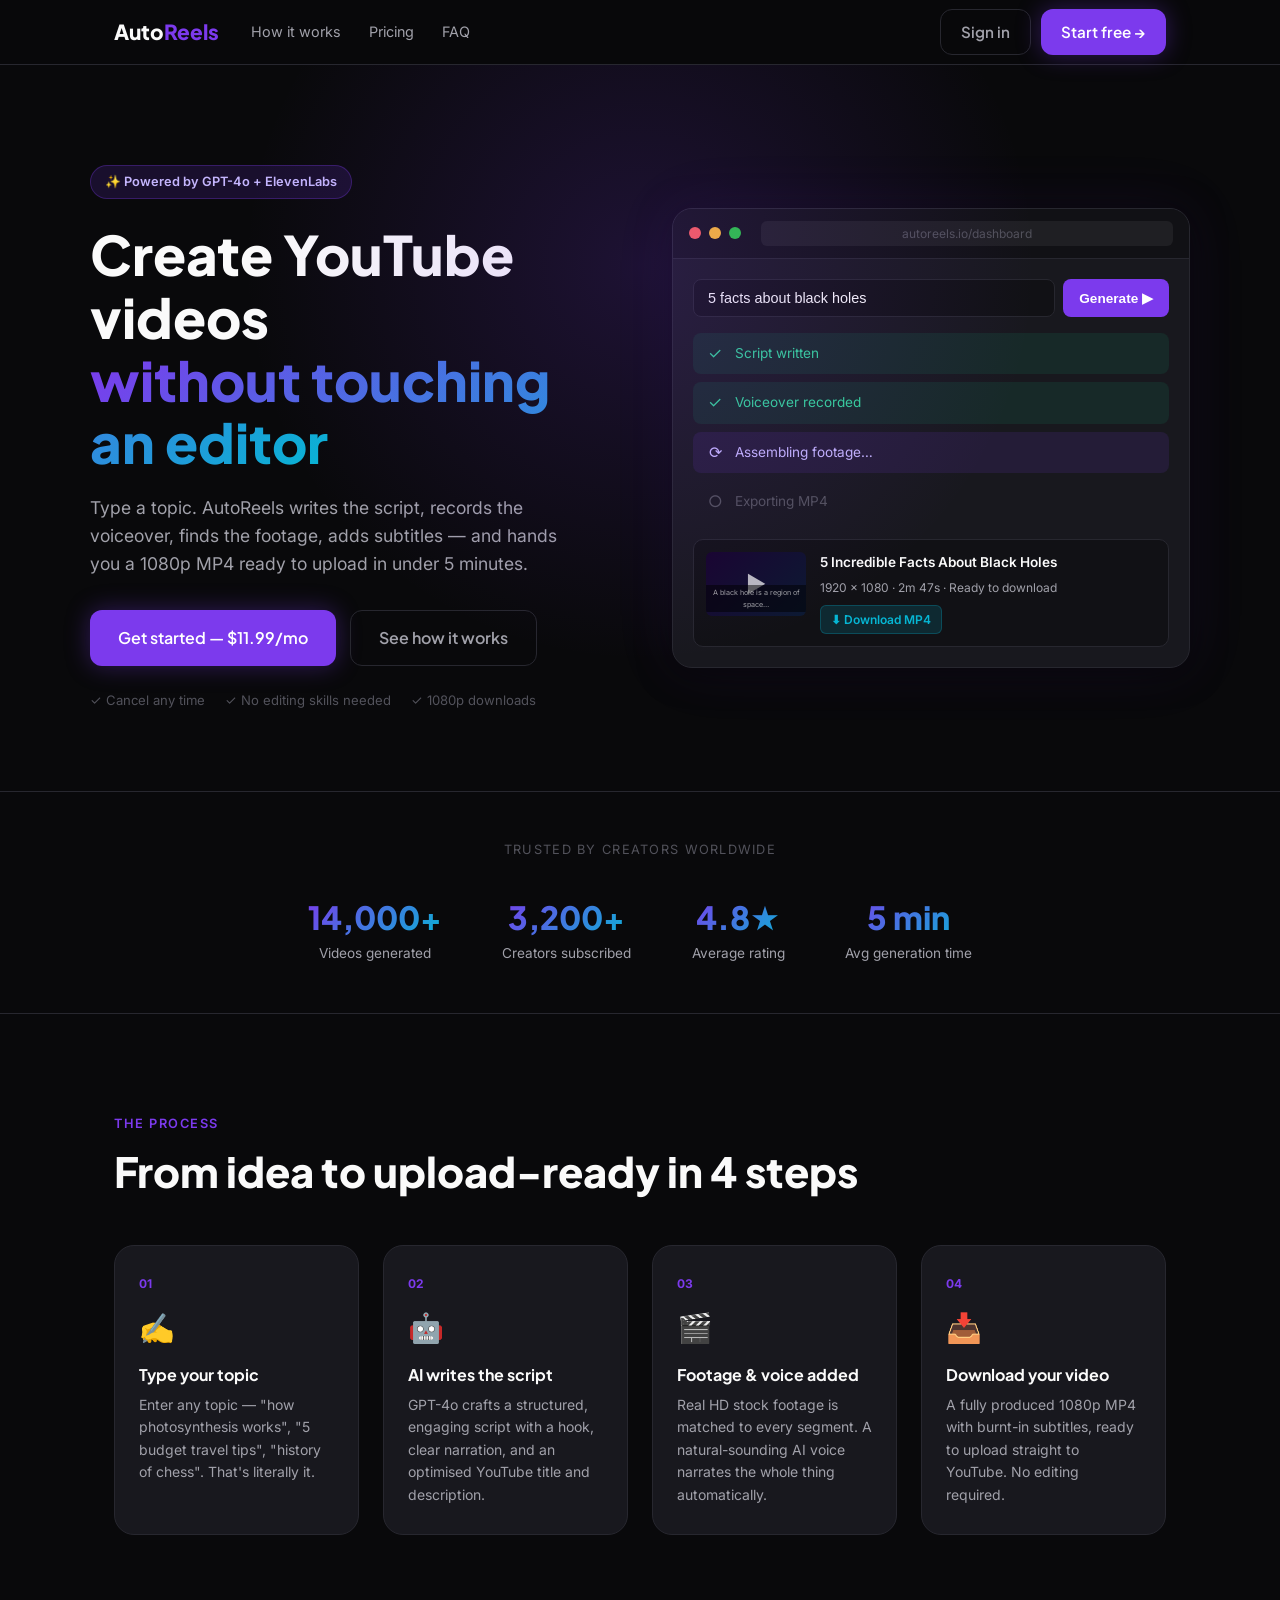
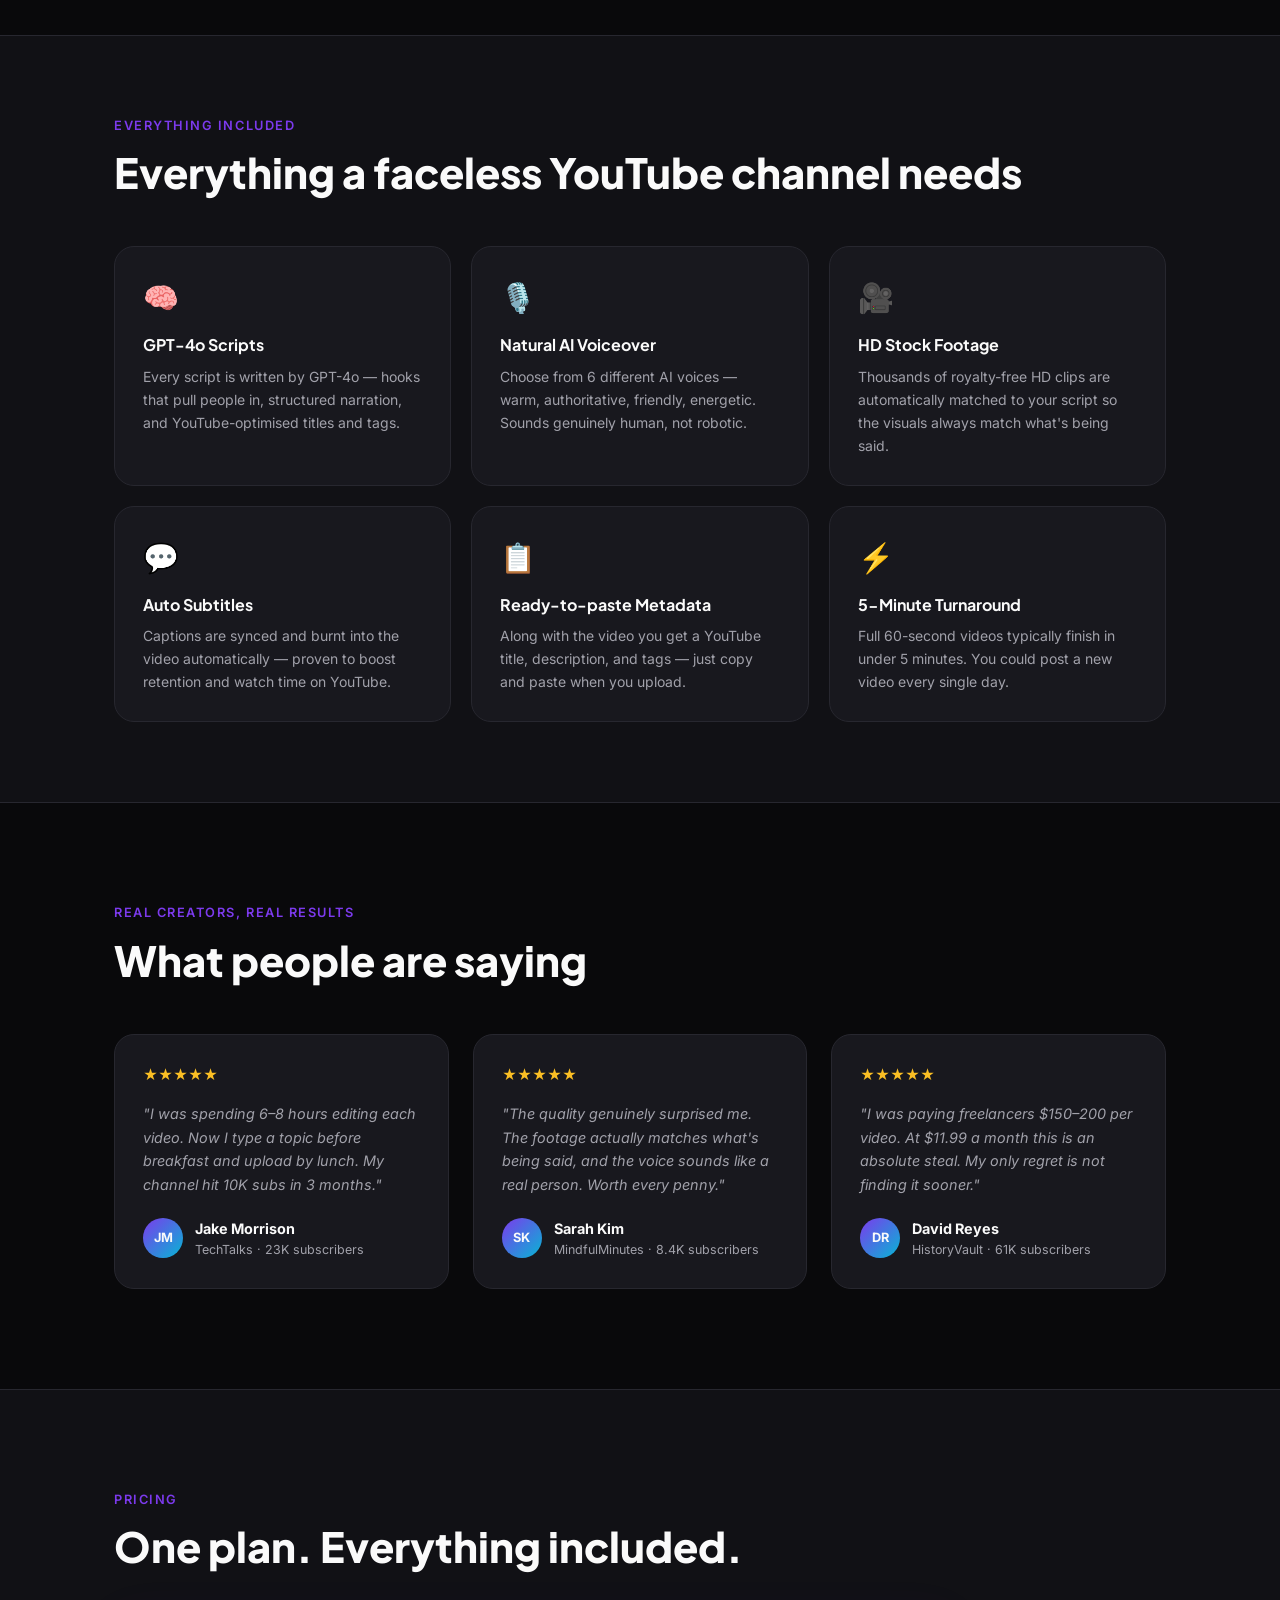
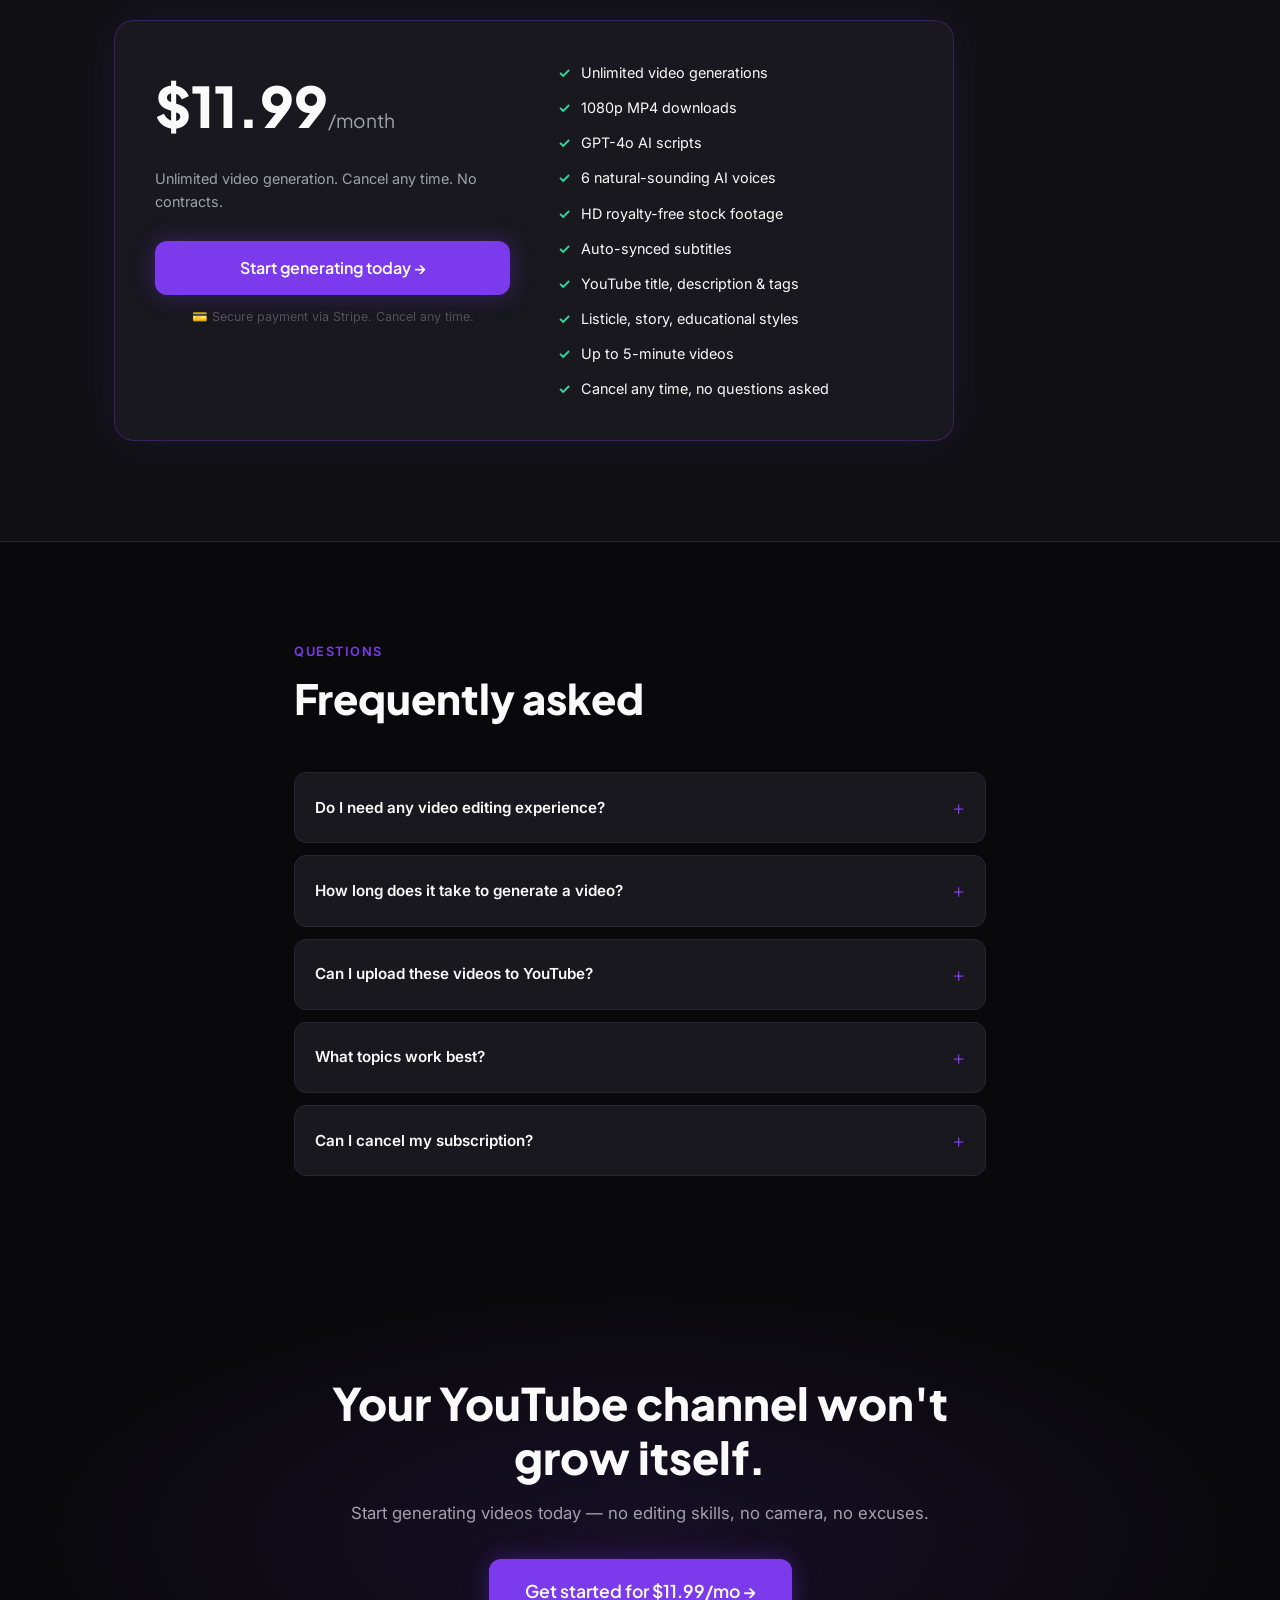
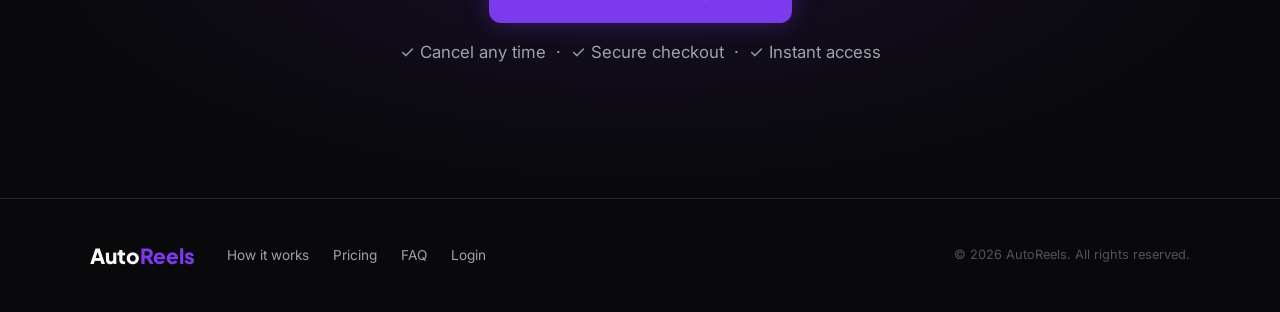
==== commit 15649798: "Update index.html change from 14 to 11" ====
--- a/website/frontend/index.html
+++ b/website/frontend/index.html
@@ -44,7 +44,7 @@
         </p>
         <div class="hero__actions">
           <a href="login.html?signup=true" class="btn btn--primary btn--lg">
-            Get started — $14.99/mo
+            Get started — $11.99/mo
           </a>
           <a href="#how" class="btn btn--ghost btn--lg">See how it works</a>
         </div>
@@ -215,7 +215,7 @@
         </div>
         <div class="testi-card">
           <div class="testi-card__stars">★★★★★</div>
-          <p>"I was paying freelancers $150–200 per video. At $14.99 a month this is an absolute steal. My only regret is not finding it sooner."</p>
+          <p>"I was paying freelancers $150–200 per video. At $11.99 a month this is an absolute steal. My only regret is not finding it sooner."</p>
           <div class="testi-card__author">
             <div class="testi-card__avatar">DR</div>
             <div>
@@ -235,7 +235,7 @@
       <h2 class="section-title">One plan. Everything included.</h2>
       <div class="pricing__card">
         <div class="pricing__left">
-          <div class="pricing__amount">$14.99<span>/month</span></div>
+          <div class="pricing__amount">$11.99<span>/month</span></div>
           <p class="pricing__desc">Unlimited video generation. Cancel any time. No contracts.</p>
           <a href="login.html?signup=true" class="btn btn--primary btn--lg btn--full">
             Start generating today →
@@ -296,7 +296,7 @@
       <h2>Your YouTube channel won't grow itself.</h2>
       <p>Start generating videos today — no editing skills, no camera, no excuses.</p>
       <a href="login.html?signup=true" class="btn btn--primary btn--xl">
-        Get started for $14.99/mo →
+        Get started for $11.99/mo →
       </a>
       <p class="cta-section__trust">✓ Cancel any time &nbsp;·&nbsp; ✓ Secure checkout &nbsp;·&nbsp; ✓ Instant access</p>
     </div>
